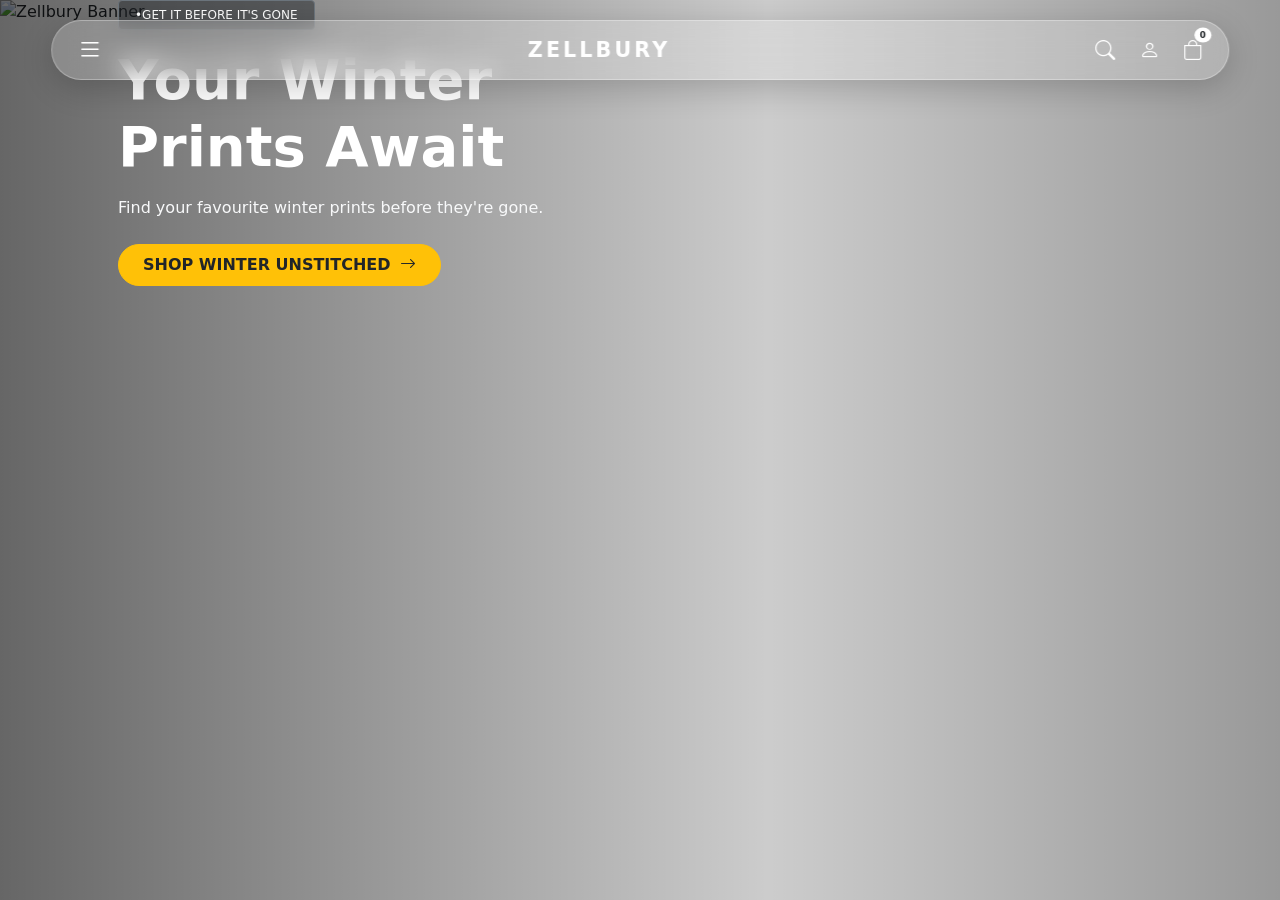
==== assignment-2/index.html @ 47589f62 "update assignment-2" ====
<!DOCTYPE html>
<html lang="en">
<head>
    <meta charset="UTF-8">
    <meta name="viewport" content="width=device-width, initial-scale=1.0">
    <title>ZELLBURY - Real Fashion, Real Prices - Best Online Fashion Store</title>
    <link href="https://cdn.jsdelivr.net/npm/bootstrap@5.3.2/dist/css/bootstrap.min.css" rel="stylesheet">
    <link rel="stylesheet" href="https://cdn.jsdelivr.net/npm/bootstrap-icons@1.11.1/font/bootstrap-icons.css">
    <link rel="stylesheet" href="style.css">
</head>
<body>
    <class="hero-container">
        <header class="zellbury-header d-flex align-items-center justify-content-between">
            <div class="d-flex align-item-center">
                <button class="btn p-0 border-0 text-white" type="button" data-bs-toggle="offcanvas" data-bs-target="#mobileMenu">
                    <i class="bi bi-list toggler-icon-custom"></i>
                </button>
            </div>
            <a href="#" class="zellbury-logo">
                ZELLBURY
            </a>
            <div class="d-flex align-items-center gap-3 gap-md-4 text-white">
                <a href="#" class="text-white text-decoration-none fs-5"><i class="bi bi-search"></i></a>
                <a href="#" class="text-white text-decoration-none fs-5"><i class="bi bi-person"></i></a>
                <a href="#" class="text-white text-decoration-none fs-5 position-relative">
                <i class="bi bi-bag"></i>
                <span class="position-absolute top-0 start-100 translate-middle badge rounded-circle bg-white text-dark" style="font-size: 0.55rem;">0</span>
                </a>
            </div>
        </header>
        <img src="//zellbury.com/cdn/shop/files/shawls_shawls_10122026_desktop.jpg?v=1791801319&amp;width=1920" 
             alt="Zellbury Banner"
             class="hero-image">
        <div class="hero-overlay"></div>
        <div class="container hero-content px-4 px-md-5">
            <div class="row">
                <div class="col-12 col-md-8 col-lg-6">
                    <span class="badge bg-dark bg-opacity-50 border border-secondary text-white py-2 px-3 rounded-1 mb-3 text-uppercase fw-normal small">
                        •Get It Before It's Gone
                    </span>
                    <h1 class="display-4 fw-bold text-white mb-3">Your Winter Prints Await</h1>
                    <p class="lead fs-6 text-light mb-4">Find your favourite winter prints before they're gone.</p>
                    <a href="#" class="btn btn-warning text-dark fw-bold px-4 py-2 rounded-pill">
                        SHOP WINTER UNSTITCHED <i class="bi bi-arrow-right ms-1"></i>
                    </a>
                </div>
            </div>
        </div>
    </div>
    <div class="offcanvas offcanvas-start bg-black text-white" tabindex="-1" id="mobileMenu">
        <div class="offcanvas-header border-bottom border-secondary">
            <h5 class="offcanvas-title zellbury-logo fs-5">ZELLBURY</h5>
            <button type="button" class="btn-close btn-close-white" data-bs-dismiss="offcanvas" aria-label="Close"></button>
        </div>
        <div class="offcanvas-body">
            <ul class="nav flex-column gap-3 fs-5">
                <li class="nav-item"><a class="nav-link text-white" href="#">NEW ARRIVALS</a></li>
                <li class="nav-item"><a class="nav-link text-white" href="#">UNSTITCHED</a></li>
                <li class="nav-item"><a class="nav-link text-white" href="#">READY TO WEAR</a></li>
                <li class="nav-item"><a class="nav-link text-white" href="#">WESTERN</a></li>
                <li class="nav-item"><a class="nav-link text-white" href="#">MEN</a></li>
            </ul>
        </div>
    </div>
    <script src="https://cdn.jsdelivr.net/npm/bootstrap@5.3.2/dist/js/bootstrap.bundle.min.js"></script>
</body>
</html>
---- assignment-2/style.css ----
*{
    margin: 0;
    padding: 0;
    box-sizing: border-box;
}

html, body{
    height: 100%;
    overflow-x: hidden;
}
.hero-container{
  position: relative;
  width: 100%;
  min-height: 80vh;
  display: flex;
  align-items: center;
  overflow: hidden;
  padding-top: 100px;
}
.hero-image{
  position: absolute;
  top: 0;
  left: 0;
  width: 100%;
  height: 100%;
  object-fit: cover;
  z-index: 1;
}
.hero-overlay {
  position: absolute;
  top: 0;
  left: 0;
  width: 100%;
  height: 100%;
  background: linear-gradient(to right, rgba(0, 0, 0, 0.6) 0%, rgba(0, 0, 0, 0.2) 60%, rgba(0, 0, 0, 0.4) 100%);
  z-index: 2;
}
.zellbury-header{
  position: absolute;
  top: 20px;
  left: 50%;
  transform: translateX(-50%);
  width: 92%;
  max-width: 1300px;
  z-index: 1000;

  background: rgba(255,255,255,0.2);
  backdrop-filter: blur(14px);
  -webkit-backdrop-filter: blur(14px);
  border: 1px solid rgba(255,255,255,0.3);
  border-radius: 50px;
  padding: 10px 25px;
  box-shadow: 0 8px 32px 0 rgba(0,0,0,0.2);
}
.zellbury-logo{
  font-size: 1.3rem;
  font-weight: 700;
  letter-spacing: 3px;
  color: #ffffff;
  text-decoration: none;
  text-transform: uppercase;
}
.toggler-icon-custom {
  font-size: 1.6rem;
  color: #ffffff ;
  cursor: pointer;
  display: block;
}
.hero-content {
  position: relative;
  color: #ffffff;
  z-index: 3;
}
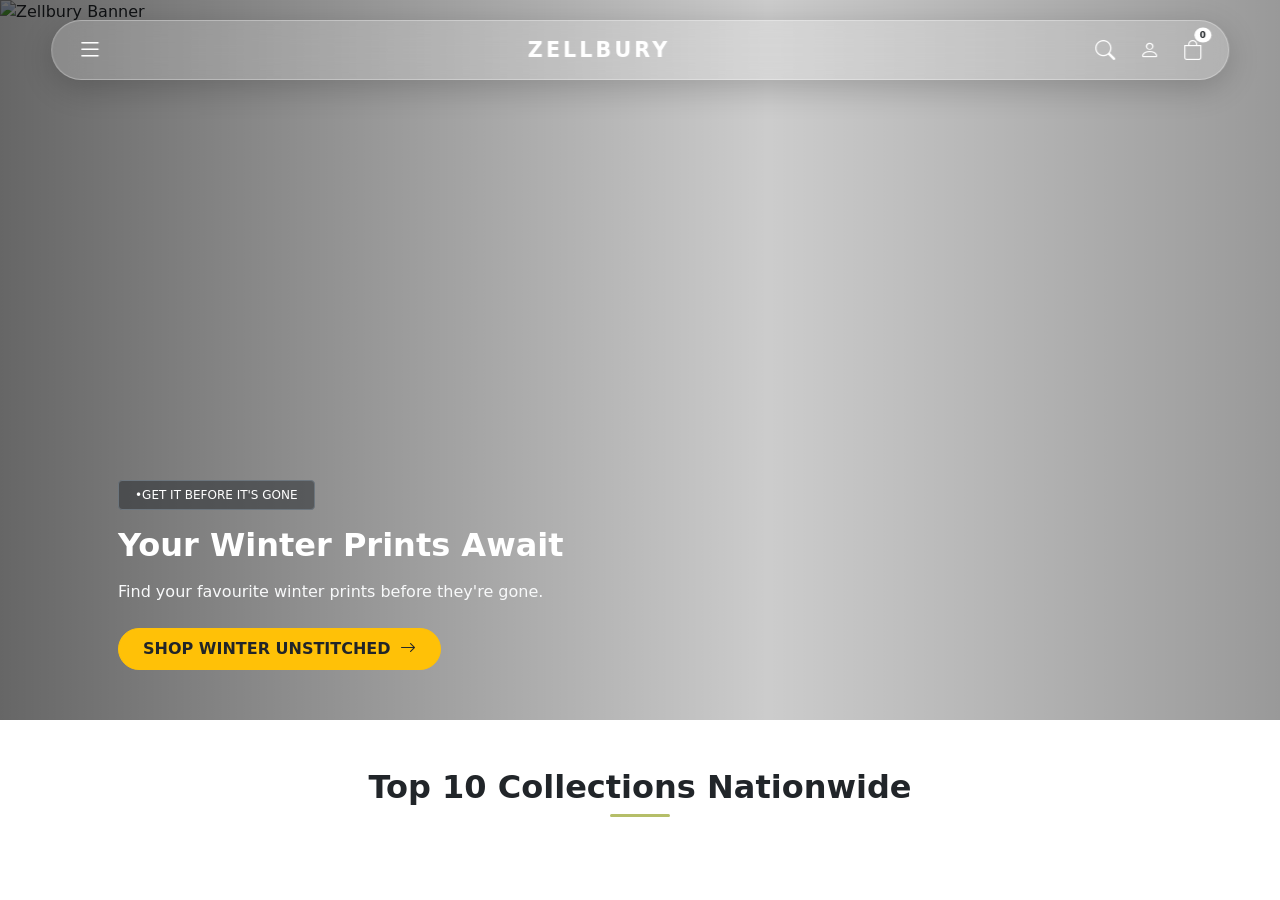
==== commit 56424703: "update assignment-2" ====
--- a/assignment-2/index.html
+++ b/assignment-2/index.html
@@ -9,9 +9,9 @@
     <link rel="stylesheet" href="style.css">
 </head>
 <body>
-    <class="hero-container">
+    <div class="hero-container">
         <header class="zellbury-header d-flex align-items-center justify-content-between">
-            <div class="d-flex align-item-center">
+            <div class="d-flex align-items-center">
                 <button class="btn p-0 border-0 text-white" type="button" data-bs-toggle="offcanvas" data-bs-target="#mobileMenu">
                     <i class="bi bi-list toggler-icon-custom"></i>
                 </button>
@@ -38,7 +38,7 @@
                     <span class="badge bg-dark bg-opacity-50 border border-secondary text-white py-2 px-3 rounded-1 mb-3 text-uppercase fw-normal small">
                         •Get It Before It's Gone
                     </span>
-                    <h1 class="display-4 fw-bold text-white mb-3">Your Winter Prints Await</h1>
+                    <h1 class="fs-2 fs-md-1 fw-bold text-white mb-3">Your Winter Prints Await</h1>
                     <p class="lead fs-6 text-light mb-4">Find your favourite winter prints before they're gone.</p>
                     <a href="#" class="btn btn-warning text-dark fw-bold px-4 py-2 rounded-pill">
                         SHOP WINTER UNSTITCHED <i class="bi bi-arrow-right ms-1"></i>
@@ -62,6 +62,14 @@
             </ul>
         </div>
     </div>
+    <section class="top-collections-section py-5 bg-white text-center">
+        <div class="container d-flex flex-column align-items-center">
+            <h2 class="section-heading text-dark fw-bold mb-2">
+            Top 10 Collections Nationwide
+            </h2>
+            <div class="mx-auto border-bottom border-3 rounded" style="width: 60px; border-color: #b5be68 !important;"></div>
+        </div>
+    </section>
     <script src="https://cdn.jsdelivr.net/npm/bootstrap@5.3.2/dist/js/bootstrap.bundle.min.js"></script>
 </body>
 </html>
--- a/assignment-2/style.css
+++ b/assignment-2/style.css
@@ -13,9 +13,11 @@
   width: 100%;
   min-height: 80vh;
   display: flex;
-  align-items: center;
+  flex-direction: column;
+  justify-content: flex-end;
+  padding-bottom: 50px;
+  padding-top: 130px;
   overflow: hidden;
-  padding-top: 100px;
 }
 .hero-image{
   position: absolute;
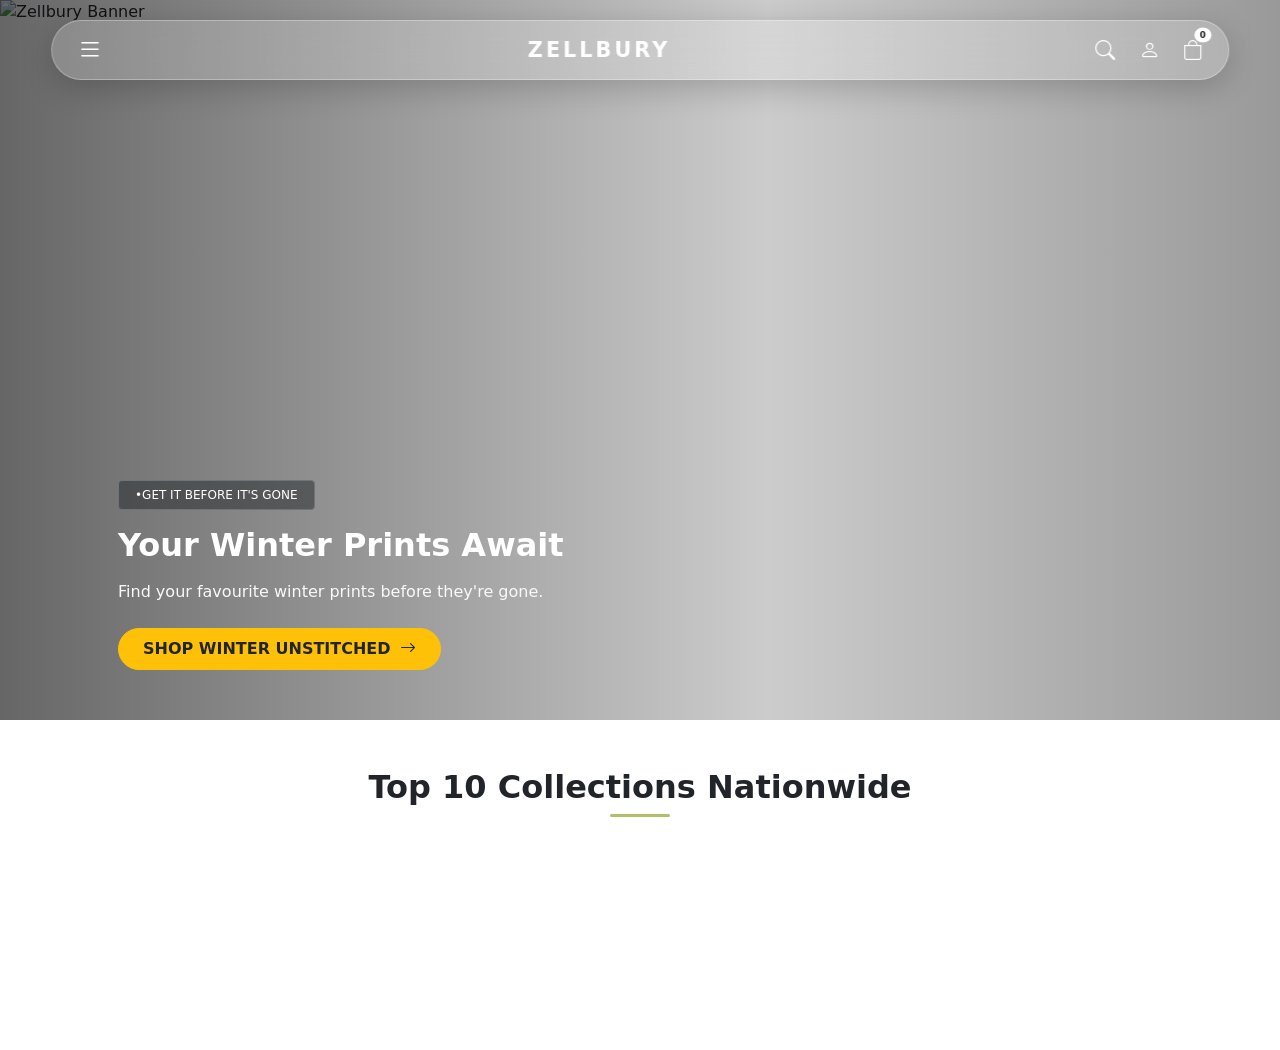
==== commit 7afe9163: "update assignment-2" ====
--- a/assignment-2/index.html
+++ b/assignment-2/index.html
@@ -70,6 +70,15 @@
             <div class="mx-auto border-bottom border-3 rounded" style="width: 60px; border-color: #b5be68 !important;"></div>
         </div>
     </section>
+    <section class="pb-5 bg-white">
+        
+    </section>
+    <section class="pt-5 pb-3 bg-white text-center">
+        <div class="container">
+            <h2 class="fw-bold text-dark display-6 mb-1">Women</h2>
+            <p class="text-muted small mb-0">The Season Won't Wait. Neither Should You.</p>
+        </div>
+    </section>
     <script src="https://cdn.jsdelivr.net/npm/bootstrap@5.3.2/dist/js/bootstrap.bundle.min.js"></script>
 </body>
 </html>
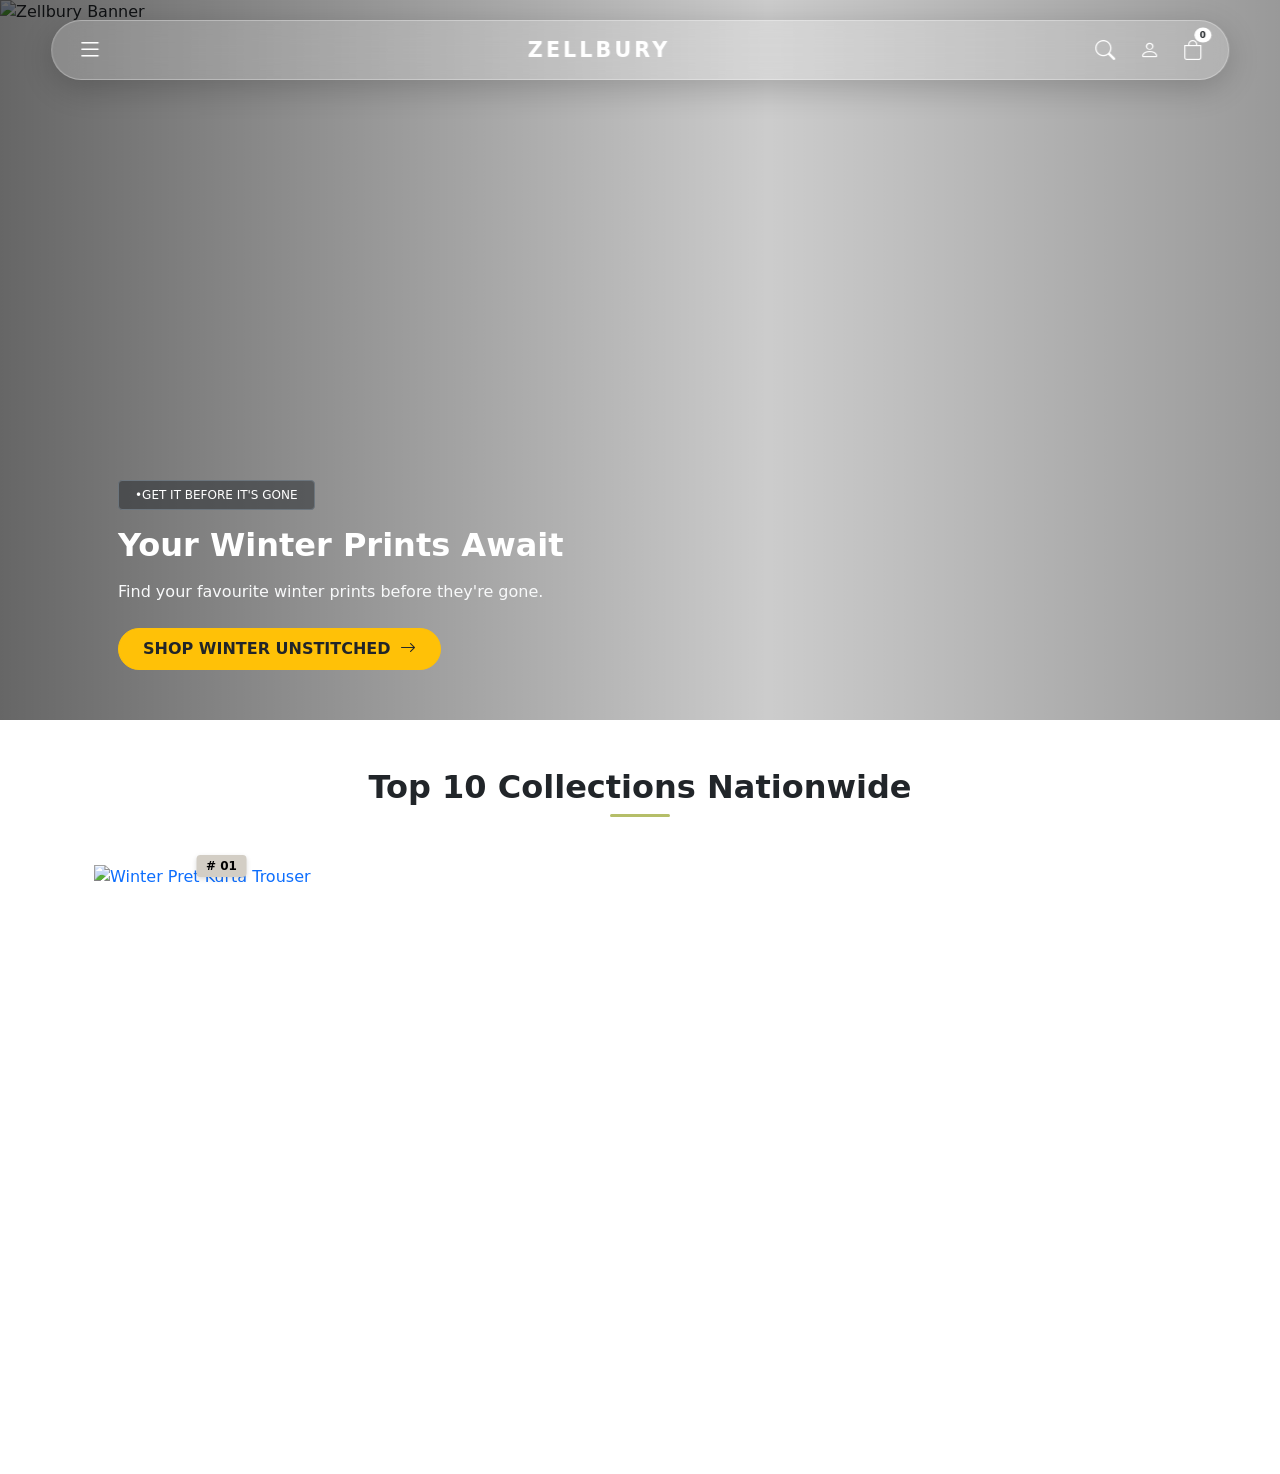
==== commit 1eebec66: "update assignment-2" ====
--- a/assignment-2/index.html
+++ b/assignment-2/index.html
@@ -71,7 +71,22 @@
         </div>
     </section>
     <section class="pb-5 bg-white">
-        
+        <div class="container px-3 px-md-4">
+            <div class="row g-3 g-md-4">
+                <div class="col-6 col-md-3">
+                    <a href="#" class="collection-card text-decoration-none d-block">
+                        <div class="card-image-wrapper">
+                            <span class="number-badge"># 01</span>
+                            <img src="//zellbury.com/cdn/shop/files/WPWQ121135_-_6.png?v=1792590385&amp;width=800" alt="Winter Pret Kurta Trouser" class="card-img">
+                            <span class="status-badge badge-red">JUST DROPPED</span>
+                            <div class="card-bottom-bar">
+                                <span class="card-title-text">KURTA TROUSER</span>
+                            </div>
+                        </div>
+                    </a>
+                </div>
+            </div>
+        </div>
     </section>
     <section class="pt-5 pb-3 bg-white text-center">
         <div class="container">
--- a/assignment-2/style.css
+++ b/assignment-2/style.css
@@ -72,4 +72,70 @@
   position: relative;
   color: #ffffff;
   z-index: 3;
+}
+/* CARD STYLING */
+.collection-card{
+  position: relative;
+  transition: transform 0.3s ease,box-shadow 0.3 ease;
+}
+.collection-card:hover {
+  transform: translateY(-4px);
+}
+.card-img-wrapper{
+  position: relative;
+  border-radius: 12px;
+  overflow: hidden;
+  box-shadow: 0 4px 15px rgba(0,0,0,0.08);
+  background-color: #f8f9fa;
+}
+.card-img{
+  width: 100%;
+  height: 380px;
+  object-fit: cover;
+  display: block;
+}
+.number-badge{
+  position:absolute;
+  top: -10px;
+  left: 50%;
+  transform: translateX(-50%);
+  background-color: rgb(211 206 197 / 1.0);
+  color: #000000;
+  font-size: 0.75rem;
+  font-weight: 700;
+  padding: 2px 10px;
+  border-radius: 4px;
+  box-shadow: 0 2px 5px rgba(0,0,0,0.15);
+  z-index: 2;
+}
+.status-badge{
+  position: absolute;
+  bottom: 45px;
+  left: 10px;
+  font-size: 0.65rem;
+  font-weight: 700;
+  padding: 4px 8px;
+  border-radius: 3px;
+  text-transform: uppercase;
+  z-index: 2;
+  letter-spacing: 0.5px;
+}
+.badge-red {
+  background-color: #b91c1c;
+  color: #ffffff;
+}
+.card-bottom-bar{
+  background: rgb(232, 228, 222);
+  padding: 10px 5px;
+  text-align:center;
+}
+.card-bottom-bar.bg-cream{
+  background: #f4efe6
+}
+.card-title-text{
+  font-size: 0.8rem;
+  font-weight: 700;
+  color: #111111;
+  letter-spacing: 0.5px;
+  text-transform:uppercase;
 }
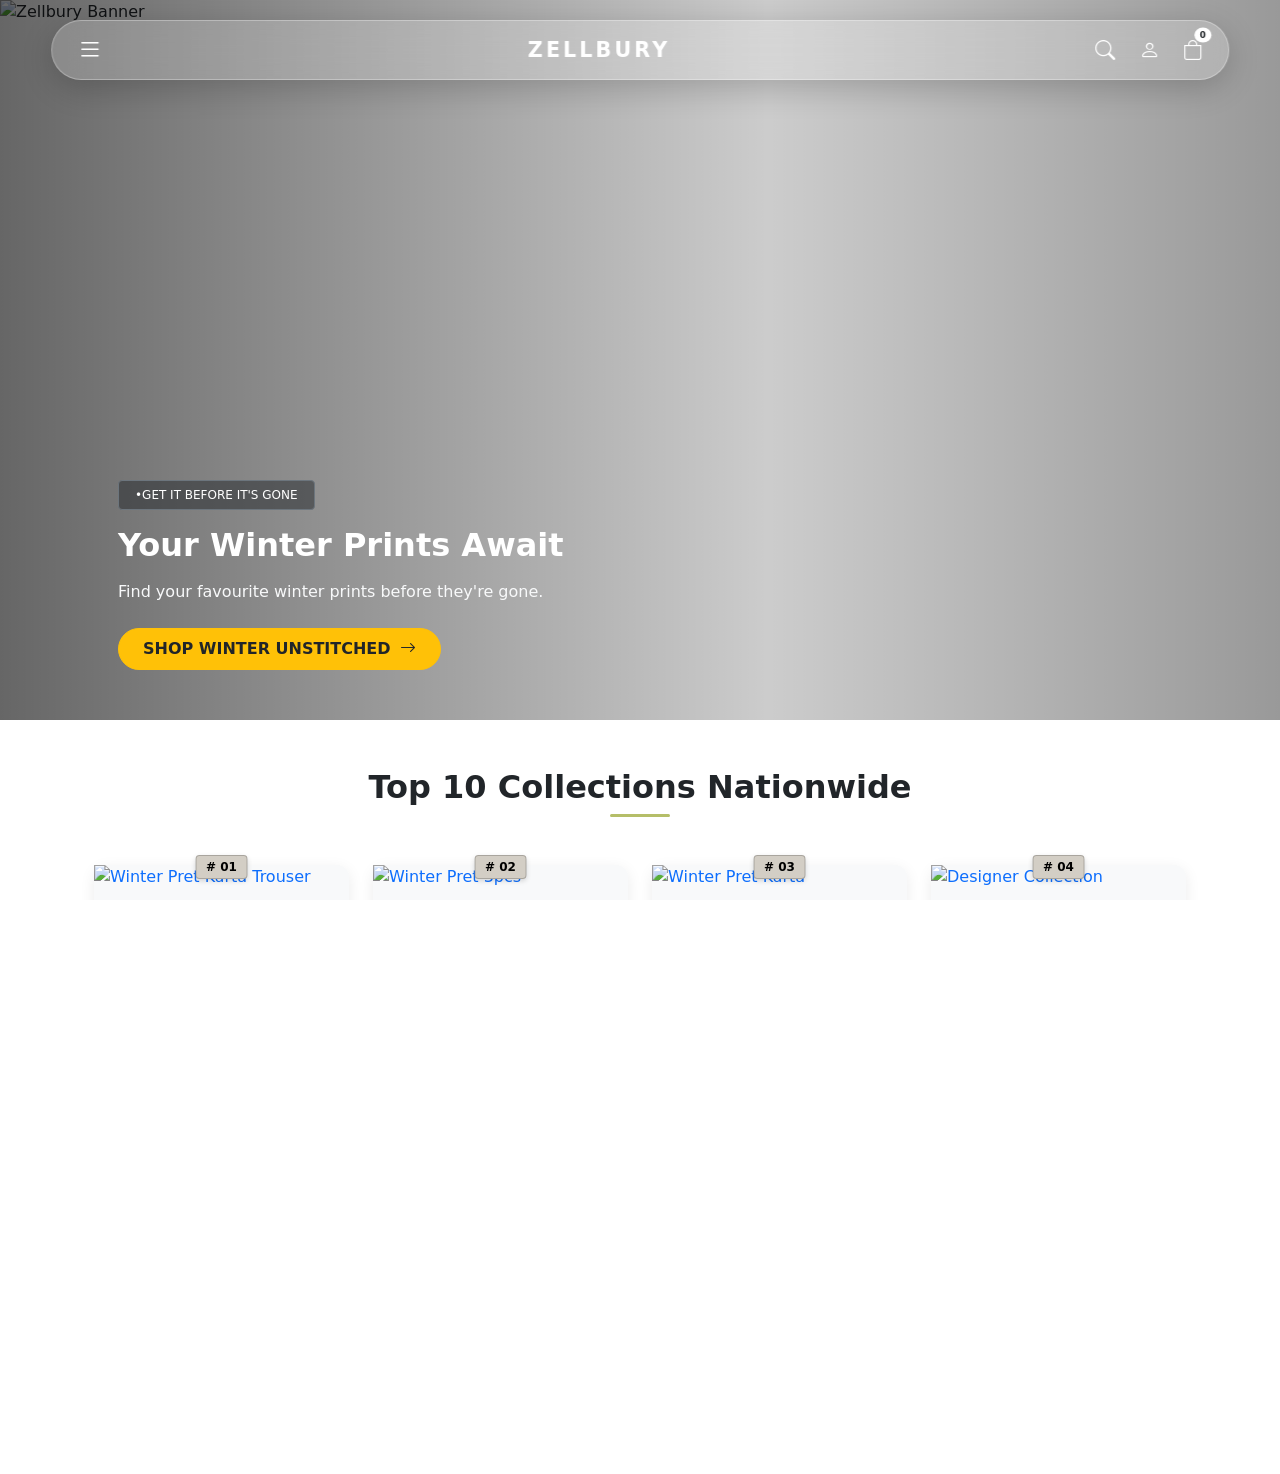
==== commit 730bb710: "update assignment-2" ====
--- a/assignment-2/index.html
+++ b/assignment-2/index.html
@@ -85,6 +85,39 @@
                         </div>
                     </a>
                 </div>
+                <div class="col-6 col-md-3">
+                    <a href="#" class="collection-card text-decoration-none d-block">
+                    <div class="card-image-wrapper">
+                        <span class="number-badge"># 02</span>
+                        <img src="//zellbury.com/cdn/shop/files/WPW2532704_4.jpg?v=1764154209&amp;width=800" alt="Winter Pret 3pcs" class="card-img">                        <span class="status-badge badge-red">LIMITED FINDS</span>
+                        <div class="card-bottom-bar bg-cream">
+                            <span class="card-title-text">3 PC</span>
+                        </div>
+                    </div>
+                    </a>
+                </div>
+                <div class="col-6 col-md-3">
+                    <a href="#" class="collection-card text-decoration-none d-block">
+                    <div class="card-image-wrapper">
+                        <span class="number-badge"># 03</span>
+                        <img src="//zellbury.com/cdn/shop/files/WPW2512815_5.jpg?v=1766152738&amp;width=800" alt="Winter Pret Kurta" class="card-img">                  
+                        <div class="card-bottom-bar bg-cream">
+                            <span class="card-title-text">KURTA</span>
+                        </div>
+                    </div>
+                    </a>
+                </div>
+                <div class="col-6 col-md-3">
+                    <a href="#" class="collection-card text-decoration-none d-block">
+                    <div class="card-image-wrapper">
+                        <span class="number-badge"># 04</span>
+                        <img src="//zellbury.com/cdn/shop/files/WULC26E34220_1.png?v=1788164553&amp;width=800" alt="Designer Collection" class="card-img">
+                        <div class="card-bottom-bar bg-cream">
+                            <span class="card-title-text">LUXURY</span>
+                        </div>
+                    </div>
+                    </a>
+                </div>
             </div>
         </div>
     </section>
--- a/assignment-2/style.css
+++ b/assignment-2/style.css
@@ -75,17 +75,12 @@
 }
 /* CARD STYLING */
 .collection-card{
-  position: relative;
-  transition: transform 0.3s ease,box-shadow 0.3 ease;
+  position: relative;  
 }
-.collection-card:hover {
-  transform: translateY(-4px);
-}
-.card-img-wrapper{
+.card-image-wrapper {
   position: relative;
   border-radius: 12px;
-  overflow: hidden;
-  box-shadow: 0 4px 15px rgba(0,0,0,0.08);
+  box-shadow: 0 4px 15px rgba(0, 0, 0, 0.08);
   background-color: #f8f9fa;
 }
 .card-img{
@@ -94,8 +89,14 @@
   object-fit: cover;
   display: block;
 }
+@media (max-width: 576px) {
+  .card-img {
+    height: 250px; /*for small screens */
+  }
+}
 .number-badge{
-  position:absolute;
+  height: 1.5rem;
+  position: absolute;
   top: -10px;
   left: 50%;
   transform: translateX(-50%);
@@ -105,6 +106,7 @@
   font-weight: 700;
   padding: 2px 10px;
   border-radius: 4px;
+  border: 1px solid rgba(0, 0, 0, 0.20);
   box-shadow: 0 2px 5px rgba(0,0,0,0.15);
   z-index: 2;
 }
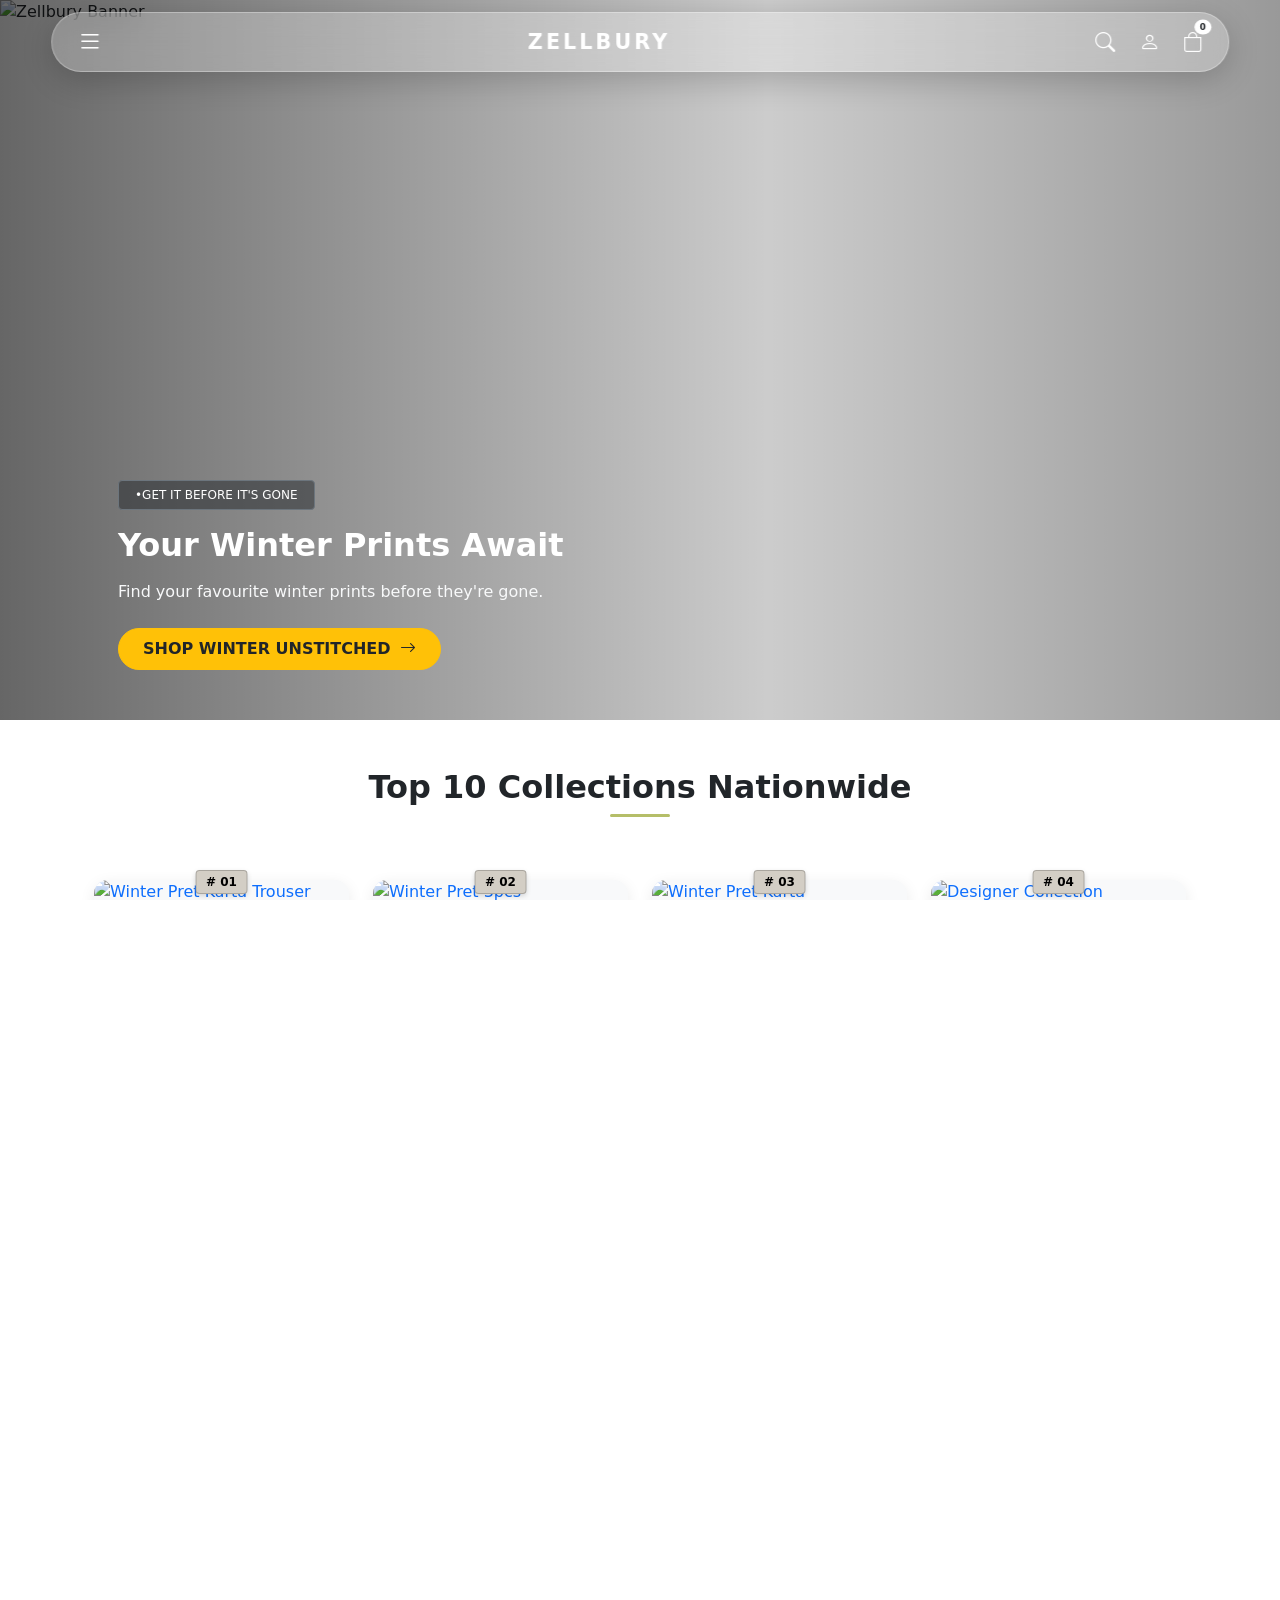
==== commit 3bea6ae1: "update assignment-2" ====
--- a/assignment-2/index.html
+++ b/assignment-2/index.html
@@ -17,7 +17,7 @@
                 </button>
             </div>
             <a href="#" class="zellbury-logo">
-                ZELLBURY
+            ZELLBURY
             </a>
             <div class="d-flex align-items-center gap-3 gap-md-4 text-white">
                 <a href="#" class="text-white text-decoration-none fs-5"><i class="bi bi-search"></i></a>
@@ -75,8 +75,8 @@
             <div class="row g-3 g-md-4">
                 <div class="col-6 col-md-3">
                     <a href="#" class="collection-card text-decoration-none d-block">
+                        <span class="number-badge"># 01</span>
                         <div class="card-image-wrapper">
-                            <span class="number-badge"># 01</span>
                             <img src="//zellbury.com/cdn/shop/files/WPWQ121135_-_6.png?v=1792590385&amp;width=800" alt="Winter Pret Kurta Trouser" class="card-img">
                             <span class="status-badge badge-red">JUST DROPPED</span>
                             <div class="card-bottom-bar">
@@ -87,9 +87,10 @@
                 </div>
                 <div class="col-6 col-md-3">
                     <a href="#" class="collection-card text-decoration-none d-block">
+                    <span class="number-badge"># 02</span>
                     <div class="card-image-wrapper">
-                        <span class="number-badge"># 02</span>
-                        <img src="//zellbury.com/cdn/shop/files/WPW2532704_4.jpg?v=1764154209&amp;width=800" alt="Winter Pret 3pcs" class="card-img">                        <span class="status-badge badge-red">LIMITED FINDS</span>
+                        <img src="//zellbury.com/cdn/shop/files/WPW2532704_4.jpg?v=1764154209&amp;width=800" alt="Winter Pret 3pcs" class="card-img">      
+                        <span class="status-badge badge-red">LIMITED FINDS</span>
                         <div class="card-bottom-bar bg-cream">
                             <span class="card-title-text">3 PC</span>
                         </div>
@@ -98,9 +99,10 @@
                 </div>
                 <div class="col-6 col-md-3">
                     <a href="#" class="collection-card text-decoration-none d-block">
+                    <span class="number-badge"># 03</span>
                     <div class="card-image-wrapper">
-                        <span class="number-badge"># 03</span>
-                        <img src="//zellbury.com/cdn/shop/files/WPW2512815_5.jpg?v=1766152738&amp;width=800" alt="Winter Pret Kurta" class="card-img">                  
+                        <img src="//zellbury.com/cdn/shop/files/WPW2512815_5.jpg?v=1766152738&amp;width=800" alt="Winter Pret Kurta" class="card-img"> 
+                        <span class="status-badge badge-red">GOING FAST</span>
                         <div class="card-bottom-bar bg-cream">
                             <span class="card-title-text">KURTA</span>
                         </div>
@@ -109,9 +111,10 @@
                 </div>
                 <div class="col-6 col-md-3">
                     <a href="#" class="collection-card text-decoration-none d-block">
+                    <span class="number-badge"># 04</span>
                     <div class="card-image-wrapper">
-                        <span class="number-badge"># 04</span>
                         <img src="//zellbury.com/cdn/shop/files/WULC26E34220_1.png?v=1788164553&amp;width=800" alt="Designer Collection" class="card-img">
+                        <span class="status-badge badge-red">SELLING FAST</span>
                         <div class="card-bottom-bar bg-cream">
                             <span class="card-title-text">LUXURY</span>
                         </div>
@@ -127,6 +130,17 @@
             <p class="text-muted small mb-0">The Season Won't Wait. Neither Should You.</p>
         </div>
     </section>
+    <footer class="zellbury-footer-section bg-black text-white py-5">
+        <div class="container text-center">
+            <ul class="list-inline mb-4 d-flex flex-wrap justify-content-center gap-3 gap-md-4">
+            <li class="list-inline-item m-0"><a href="#" class="footer-link">Exchange & Returns</a></li>
+            <li class="list-inline-item m-0"><a href="#" class="footer-link">FAQ's</a></li>
+            <li class="list-inline-item m-0"><a href="#" class="footer-link">Terms and condition</a></li>
+            <li class="list-inline-item m-0"><a href="#" class="footer-link">Privacy policy</a></li>
+            </ul>
+            <p class="footer-copyright mb-0">&copy; 2026 ZELLBURY</p>
+        </div>
+    </footer>
     <script src="https://cdn.jsdelivr.net/npm/bootstrap@5.3.2/dist/js/bootstrap.bundle.min.js"></script>
 </body>
 </html>
--- a/assignment-2/style.css
+++ b/assignment-2/style.css
@@ -39,14 +39,14 @@
 }
 .zellbury-header{
   position: absolute;
-  top: 20px;
+  top: 12px;
   left: 50%;
   transform: translateX(-50%);
   width: 92%;
   max-width: 1300px;
   z-index: 1000;
 
-  background: rgba(255,255,255,0.2);
+  background: rgba(255,255,255,0.25);
   backdrop-filter: blur(14px);
   -webkit-backdrop-filter: blur(14px);
   border: 1px solid rgba(255,255,255,0.3);
@@ -76,23 +76,13 @@
 /* CARD STYLING */
 .collection-card{
   position: relative;  
+  display: block;
+  margin-top: 15px;  
 }
-.card-image-wrapper {
-  position: relative;
-  border-radius: 12px;
-  box-shadow: 0 4px 15px rgba(0, 0, 0, 0.08);
-  background-color: #f8f9fa;
-}
-.card-img{
-  width: 100%;
-  height: 380px;
-  object-fit: cover;
-  display: block;
-}
-@media (max-width: 576px) {
-  .card-img {
-    height: 250px; /*for small screens */
-  }
+.collection-card:hover,
+.collection-card:active,
+.collection-card:focus {
+  transform: translateY(-6px) scale(1.01);
 }
 .number-badge{
   height: 1.5rem;
@@ -108,7 +98,26 @@
   border-radius: 4px;
   border: 1px solid rgba(0, 0, 0, 0.20);
   box-shadow: 0 2px 5px rgba(0,0,0,0.15);
-  z-index: 2;
+  z-index: 10;
+}
+.card-image-wrapper {
+  position: relative;
+  border-radius: 12px;
+  box-shadow: 0 4px 15px rgba(0, 0, 0, 0.08);
+  background-color: #f8f9fa;
+  border-radius: 14px;
+  overflow: hidden;
+}
+.card-img{
+  width: 100%;
+  height: 380px;
+  object-fit: cover;
+  display: block;
+}
+@media (max-width: 576px) {
+  .card-img {
+    height: 250px; /*for small screens */
+  }
 }
 .status-badge{
   position: absolute;
@@ -131,9 +140,6 @@
   padding: 10px 5px;
   text-align:center;
 }
-.card-bottom-bar.bg-cream{
-  background: #f4efe6
-}
 .card-title-text{
   font-size: 0.8rem;
   font-weight: 700;
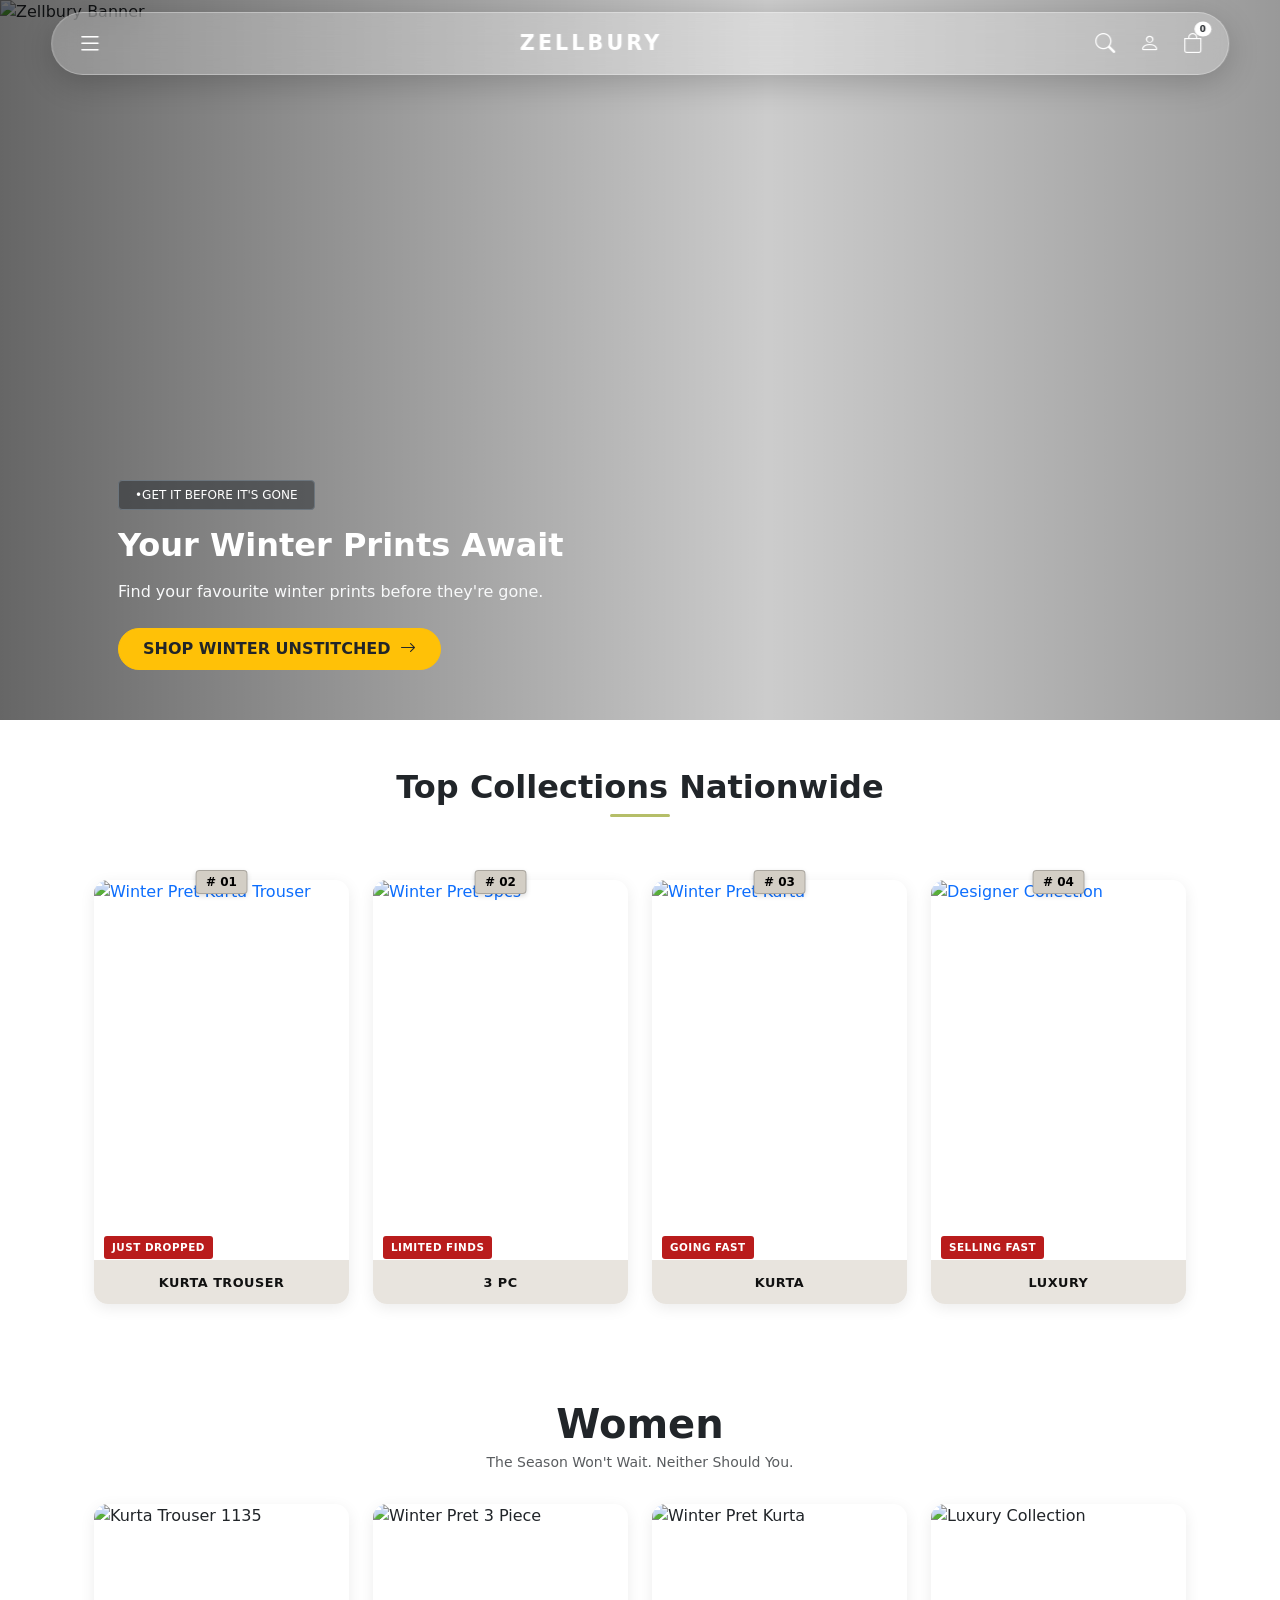
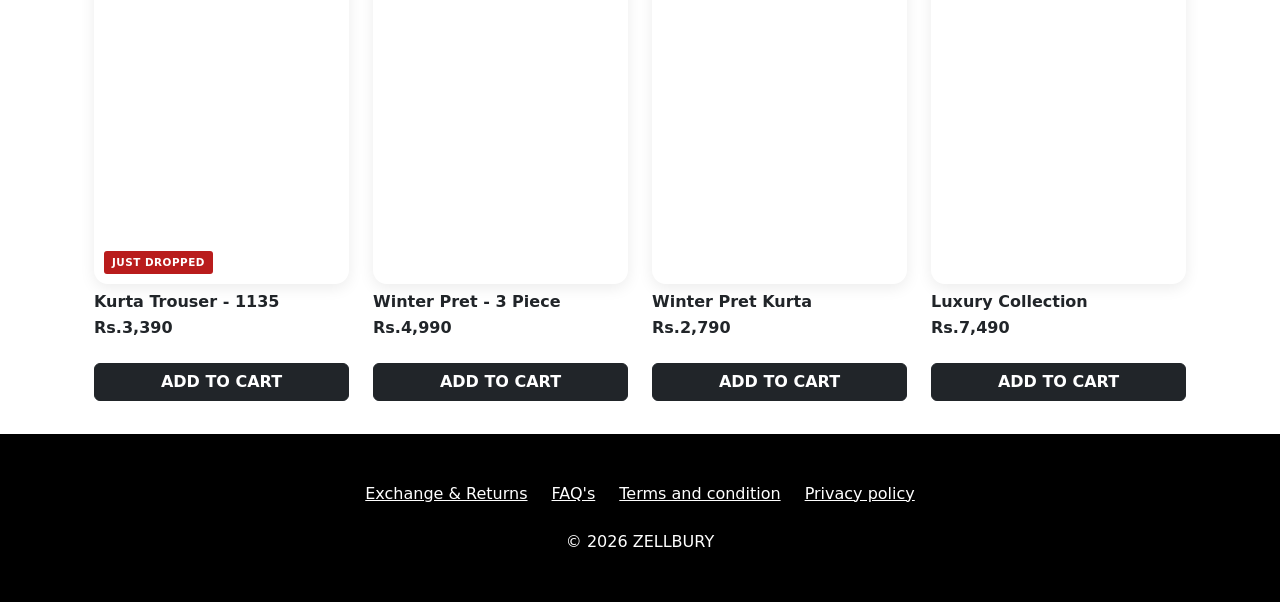
==== commit 08fce168: "update assignment-2" ====
--- a/assignment-2/index.html
+++ b/assignment-2/index.html
@@ -10,13 +10,14 @@
 </head>
 <body>
     <div class="hero-container">
-        <header class="zellbury-header d-flex align-items-center justify-content-between">
+    <!-- NAVBAR-->
+        <nav class="navbar zellbury-header d-flex align-items-center justify-content-between">
             <div class="d-flex align-items-center">
-                <button class="btn p-0 border-0 text-white" type="button" data-bs-toggle="offcanvas" data-bs-target="#mobileMenu">
+                <button class="btn p-0 border-0 text-white" type="button" data-bs-toggle="offcanvas" data-bs-target="#mobileMenu" aria-controls="mobileMenu" aria-label="Toggle navigation">
                     <i class="bi bi-list toggler-icon-custom"></i>
                 </button>
             </div>
-            <a href="#" class="zellbury-logo">
+            <a href="#" class="zellbury-logo navbar-brand">
             ZELLBURY
             </a>
             <div class="d-flex align-items-center gap-3 gap-md-4 text-white">
@@ -27,8 +28,9 @@
                 <span class="position-absolute top-0 start-100 translate-middle badge rounded-circle bg-white text-dark" style="font-size: 0.55rem;">0</span>
                 </a>
             </div>
-        </header>
-        <img src="//zellbury.com/cdn/shop/files/shawls_shawls_10122026_desktop.jpg?v=1791801319&amp;width=1920" 
+        </nav>
+        <!-- Content on jsut front landing page -->
+        <img src="https://zellbury.com/cdn/shop/files/shawls_shawls_10122026_desktop.jpg?v=1791801319&amp;width=1920"
              alt="Zellbury Banner"
              class="hero-image">
         <div class="hero-overlay"></div>
@@ -38,7 +40,7 @@
                     <span class="badge bg-dark bg-opacity-50 border border-secondary text-white py-2 px-3 rounded-1 mb-3 text-uppercase fw-normal small">
                         •Get It Before It's Gone
                     </span>
-                    <h1 class="fs-2 fs-md-1 fw-bold text-white mb-3">Your Winter Prints Await</h1>
+                    <h1 class="fs-2 fw-bold text-white mb-3">Your Winter Prints Await</h1>
                     <p class="lead fs-6 text-light mb-4">Find your favourite winter prints before they're gone.</p>
                     <a href="#" class="btn btn-warning text-dark fw-bold px-4 py-2 rounded-pill">
                         SHOP WINTER UNSTITCHED <i class="bi bi-arrow-right ms-1"></i>
@@ -46,97 +48,163 @@
                 </div>
             </div>
         </div>
+        <!-- menu item display -->
+        <div class="offcanvas offcanvas-start bg-black text-white" tabindex="-1" id="mobileMenu">
+            <div class="offcanvas-header border-bottom border-secondary">
+                <h5 class="offcanvas-title zellbury-logo fs-5">ZELLBURY</h5>
+                <button type="button" class="btn-close btn-close-white" data-bs-dismiss="offcanvas" aria-label="Close"></button>
+            </div>
+            <div class="offcanvas-body">
+                <ul class="nav flex-column gap-3 fs-5">
+                    <li class="nav-item"><a class="nav-link text-white" href="#">NEW ARRIVALS</a></li>
+                    <li class="nav-item"><a class="nav-link text-white" href="#">UNSTITCHED</a></li>
+                    <li class="nav-item"><a class="nav-link text-white" href="#">READY TO WEAR</a></li>
+                    <li class="nav-item"><a class="nav-link text-white" href="#">WESTERN</a></li>
+                    <li class="nav-item"><a class="nav-link text-white" href="#">MEN</a></li>
+                </ul>
+            </div>
+        </div>
     </div>
-    <div class="offcanvas offcanvas-start bg-black text-white" tabindex="-1" id="mobileMenu">
-        <div class="offcanvas-header border-bottom border-secondary">
-            <h5 class="offcanvas-title zellbury-logo fs-5">ZELLBURY</h5>
-            <button type="button" class="btn-close btn-close-white" data-bs-dismiss="offcanvas" aria-label="Close"></button>
-        </div>
-        <div class="offcanvas-body">
-            <ul class="nav flex-column gap-3 fs-5">
-                <li class="nav-item"><a class="nav-link text-white" href="#">NEW ARRIVALS</a></li>
-                <li class="nav-item"><a class="nav-link text-white" href="#">UNSTITCHED</a></li>
-                <li class="nav-item"><a class="nav-link text-white" href="#">READY TO WEAR</a></li>
-                <li class="nav-item"><a class="nav-link text-white" href="#">WESTERN</a></li>
-                <li class="nav-item"><a class="nav-link text-white" href="#">MEN</a></li>
-            </ul>
-        </div>
-    </div>
+    <!-- under the image of landing page -->
     <section class="top-collections-section py-5 bg-white text-center">
         <div class="container d-flex flex-column align-items-center">
             <h2 class="section-heading text-dark fw-bold mb-2">
-            Top 10 Collections Nationwide
+            Top Collections Nationwide
             </h2>
             <div class="mx-auto border-bottom border-3 rounded" style="width: 60px; border-color: #b5be68 !important;"></div>
         </div>
     </section>
+    <!-- catogory of items in cards -->
     <section class="pb-5 bg-white">
         <div class="container px-3 px-md-4">
             <div class="row g-3 g-md-4">
                 <div class="col-6 col-md-3">
+                    <a href="product.html" class="collection-card text-decoration-none d-block">
+                        <span class="number-badge"># 01</span>
+                        <div class="card-image-wrapper">
+                            <img src="https://zellbury.com/cdn/shop/files/WPWQ121135_-_6.png?v=1792590385&amp;width=800" alt="Winter Pret Kurta Trouser" class="card-img">
+                            <span class="status-badge badge-red">JUST DROPPED</span>
+                            <div class="card-bottom-bar">
+                                <span class="card-title-text">KURTA TROUSER</span>
+                            </div>
+                        </div>
+                    </a>
+                </div>
+                <div class="col-6 col-md-3">
                     <a href="#" class="collection-card text-decoration-none d-block">
-                        <span class="number-badge"># 01</span>
-                        <div class="card-image-wrapper">
-                            <img src="//zellbury.com/cdn/shop/files/WPWQ121135_-_6.png?v=1792590385&amp;width=800" alt="Winter Pret Kurta Trouser" class="card-img">
-                            <span class="status-badge badge-red">JUST DROPPED</span>
-                            <div class="card-bottom-bar">
-                                <span class="card-title-text">KURTA TROUSER</span>
+                        <span class="number-badge"># 02</span>
+                        <div class="card-image-wrapper">
+                            <img src="https://zellbury.com/cdn/shop/files/WPW2532704_4.jpg?v=1764154209&amp;width=800" alt="Winter Pret 3pcs" class="card-img">
+                            <span class="status-badge badge-red">LIMITED FINDS</span>
+                            <div class="card-bottom-bar">
+                                <span class="card-title-text">3 PC</span>
                             </div>
                         </div>
                     </a>
                 </div>
                 <div class="col-6 col-md-3">
                     <a href="#" class="collection-card text-decoration-none d-block">
-                    <span class="number-badge"># 02</span>
-                    <div class="card-image-wrapper">
-                        <img src="//zellbury.com/cdn/shop/files/WPW2532704_4.jpg?v=1764154209&amp;width=800" alt="Winter Pret 3pcs" class="card-img">      
-                        <span class="status-badge badge-red">LIMITED FINDS</span>
-                        <div class="card-bottom-bar bg-cream">
-                            <span class="card-title-text">3 PC</span>
-                        </div>
-                    </div>
+                        <span class="number-badge"># 03</span>
+                        <div class="card-image-wrapper">
+                            <img src="https://zellbury.com/cdn/shop/files/WPW2512815_5.jpg?v=1766152738&amp;width=800" alt="Winter Pret Kurta" class="card-img">
+                            <span class="status-badge badge-red">GOING FAST</span>
+                            <div class="card-bottom-bar">
+                                <span class="card-title-text">KURTA</span>
+                            </div>
+                        </div>
                     </a>
                 </div>
                 <div class="col-6 col-md-3">
                     <a href="#" class="collection-card text-decoration-none d-block">
-                    <span class="number-badge"># 03</span>
-                    <div class="card-image-wrapper">
-                        <img src="//zellbury.com/cdn/shop/files/WPW2512815_5.jpg?v=1766152738&amp;width=800" alt="Winter Pret Kurta" class="card-img"> 
-                        <span class="status-badge badge-red">GOING FAST</span>
-                        <div class="card-bottom-bar bg-cream">
-                            <span class="card-title-text">KURTA</span>
-                        </div>
-                    </div>
-                    </a>
-                </div>
-                <div class="col-6 col-md-3">
-                    <a href="#" class="collection-card text-decoration-none d-block">
-                    <span class="number-badge"># 04</span>
-                    <div class="card-image-wrapper">
-                        <img src="//zellbury.com/cdn/shop/files/WULC26E34220_1.png?v=1788164553&amp;width=800" alt="Designer Collection" class="card-img">
-                        <span class="status-badge badge-red">SELLING FAST</span>
-                        <div class="card-bottom-bar bg-cream">
-                            <span class="card-title-text">LUXURY</span>
-                        </div>
-                    </div>
-                    </a>
-                </div>
-            </div>
-        </div>
-    </section>
+                        <span class="number-badge"># 04</span>
+                        <div class="card-image-wrapper">
+                            <img src="https://zellbury.com/cdn/shop/files/WULC26E34220_1.png?v=1788164553&amp;width=800" alt="Designer Collection" class="card-img">
+                            <span class="status-badge badge-red">SELLING FAST</span>
+                            <div class="card-bottom-bar">
+                                <span class="card-title-text">LUXURY</span>
+                            </div>
+                        </div>
+                    </a>
+                </div>
+            </div>
+        </div>
+    </section>
+
     <section class="pt-5 pb-3 bg-white text-center">
         <div class="container">
             <h2 class="fw-bold text-dark display-6 mb-1">Women</h2>
             <p class="text-muted small mb-0">The Season Won't Wait. Neither Should You.</p>
         </div>
     </section>
+
+    <!-- PRODUCT LISTING -->
+    <section class="pb-5 bg-white">
+        <div class="container px-3 px-md-4">
+            <div class="row g-3 g-md-4">
+                <!-- First product card -->
+                <div class="col-6 col-md-3">
+                    <div class="collection-card d-flex flex-column h-100">
+                        <div class="card-image-wrapper">
+                            <img src="https://zellbury.com/cdn/shop/files/WPWQ121135_-_6.png?v=1792590385&amp;width=800" alt="Kurta Trouser 1135" class="card-img">
+                            <span class="status-badge badge-red" style="bottom: 10px;">JUST DROPPED</span>
+                        </div>
+                        <div class="pt-2 d-flex flex-column flex-grow-1">
+                            <h3 class="h6 fw-bold text-dark mb-1">Kurta Trouser - 1135</h3>
+                            <p class="fw-bold text-dark mb-2">Rs.3,390</p>
+                            <button class="btn btn-dark w-100 mt-auto text-uppercase fw-bold">Add to Cart</button>
+                        </div>
+                    </div>
+                </div>
+                <!-- Second product card -->
+                <div class="col-6 col-md-3">
+                    <div class="collection-card d-flex flex-column h-100">
+                        <div class="card-image-wrapper">
+                            <img src="https://zellbury.com/cdn/shop/files/WPWQ131380_-_6.png?v=1792590385&amp;width=800" alt="Winter Pret 3 Piece" class="card-img">
+                        </div>
+                        <div class="pt-2 d-flex flex-column flex-grow-1">
+                            <h3 class="h6 fw-bold text-dark mb-1">Winter Pret - 3 Piece</h3>
+                            <p class="fw-bold text-dark mb-2">Rs.4,990</p>
+                            <button class="btn btn-dark w-100 mt-auto text-uppercase fw-bold">Add to Cart</button>
+                        </div>
+                    </div>
+                </div>
+                <!-- Third product card -->
+                <div class="col-6 col-md-3">
+                    <div class="collection-card d-flex flex-column h-100">
+                        <div class="card-image-wrapper">
+                            <img src="https://zellbury.com/cdn/shop/files/WPW2512818_5.jpg?v=1770189144&amp;width=800" alt="Winter Pret Kurta" class="card-img">
+                        </div>
+                        <div class="pt-2 d-flex flex-column flex-grow-1">
+                            <h3 class="h6 fw-bold text-dark mb-1">Winter Pret Kurta</h3>
+                            <p class="fw-bold text-dark mb-2">Rs.2,790</p>
+                            <button class="btn btn-dark w-100 mt-auto text-uppercase fw-bold">Add to Cart</button>
+                        </div>
+                    </div>
+                </div>
+                <!-- Forth product card -->
+                <div class="col-6 col-md-3">
+                    <div class="collection-card d-flex flex-column h-100">
+                        <div class="card-image-wrapper">
+                            <img src="https://zellbury.com/cdn/shop/files/WULC26E34227_4.jpg?v=1777551570&amp;width=800" alt="Luxury Collection" class="card-img">
+                        </div>
+                        <div class="pt-2 d-flex flex-column flex-grow-1">
+                            <h3 class="h6 fw-bold text-dark mb-1">Luxury Collection</h3>
+                            <p class="fw-bold text-dark mb-2">Rs.7,490</p>
+                            <button class="btn btn-dark w-100 mt-auto text-uppercase fw-bold">Add to Cart</button>
+                        </div>
+                    </div>
+                </div>
+            </div>
+        </div>
+    </section>
+
     <footer class="zellbury-footer-section bg-black text-white py-5">
         <div class="container text-center">
             <ul class="list-inline mb-4 d-flex flex-wrap justify-content-center gap-3 gap-md-4">
-            <li class="list-inline-item m-0"><a href="#" class="footer-link">Exchange & Returns</a></li>
-            <li class="list-inline-item m-0"><a href="#" class="footer-link">FAQ's</a></li>
-            <li class="list-inline-item m-0"><a href="#" class="footer-link">Terms and condition</a></li>
-            <li class="list-inline-item m-0"><a href="#" class="footer-link">Privacy policy</a></li>
+            <li class="list-inline-item m-0"><a href="#" class="footer-link text-white">Exchange &amp; Returns</a></li>
+            <li class="list-inline-item m-0"><a href="#" class="footer-link text-white">FAQ's</a></li>
+            <li class="list-inline-item m-0"><a href="#" class="footer-link text-white">Terms and condition</a></li>
+            <li class="list-inline-item m-0"><a href="#" class="footer-link text-white">Privacy policy</a></li>
             </ul>
             <p class="footer-copyright mb-0">&copy; 2026 ZELLBURY</p>
         </div>
--- a/assignment-2/style.css
+++ b/assignment-2/style.css
@@ -6,7 +6,9 @@
 
 html, body{
     height: 100%;
-    overflow-x: hidden;
+}
+body{
+  overflow-x: hidden;
 }
 .hero-container{
   position: relative;
@@ -54,6 +56,15 @@
   padding: 10px 25px;
   box-shadow: 0 8px 32px 0 rgba(0,0,0,0.2);
 }
+body.bg-white .zellbury-header{
+    position: relative;
+    top: 0;
+    left: auto;
+    transform: none;
+    margin: 10px auto;
+    background: #fff;
+    border: 1px solid #ddd;
+}
 .zellbury-logo{
   font-size: 1.3rem;
   font-weight: 700;
@@ -64,7 +75,6 @@
 }
 .toggler-icon-custom {
   font-size: 1.6rem;
-  color: #ffffff ;
   cursor: pointer;
   display: block;
 }
@@ -78,6 +88,7 @@
   position: relative;  
   display: block;
   margin-top: 15px;  
+  transition: transform 0.25s ease;
 }
 .collection-card:hover,
 .collection-card:active,
@@ -102,9 +113,7 @@
 }
 .card-image-wrapper {
   position: relative;
-  border-radius: 12px;
   box-shadow: 0 4px 15px rgba(0, 0, 0, 0.08);
-  background-color: #f8f9fa;
   border-radius: 14px;
   overflow: hidden;
 }
@@ -146,4 +155,45 @@
   color: #111111;
   letter-spacing: 0.5px;
   text-transform:uppercase;
-}+}
+
+.pdp-main-layout {
+  display: flex;
+  flex-direction: row;
+  gap: 24px;
+  align-items: flex-start;
+}
+
+.pdp-left-gallery {
+  flex: 0 0 60%;
+  max-width: 60%;
+}
+.pdp-right-details {
+  flex: 0 0 40%;
+  max-width: 40%;
+  position: sticky;
+  top: 90px;
+}
+.product-grid-gallery {
+  display: grid;
+  grid-template-columns: repeat(2, 1fr);
+  gap: 12px;
+}
+
+.gallery-img {
+  width: 100%;
+  height: auto;
+  border-radius: 8px;
+  object-fit: cover;
+  display: block;
+}
+@media (max-width: 991px) {
+  .pdp-main-layout {
+    flex-direction: column; /* Stacks vertically on tablet/mobile */
+  }
+  .pdp-left-gallery,
+  .pdp-right-details {
+    flex: 0 0 100%;
+    max-width: 100%;
+  }
+}
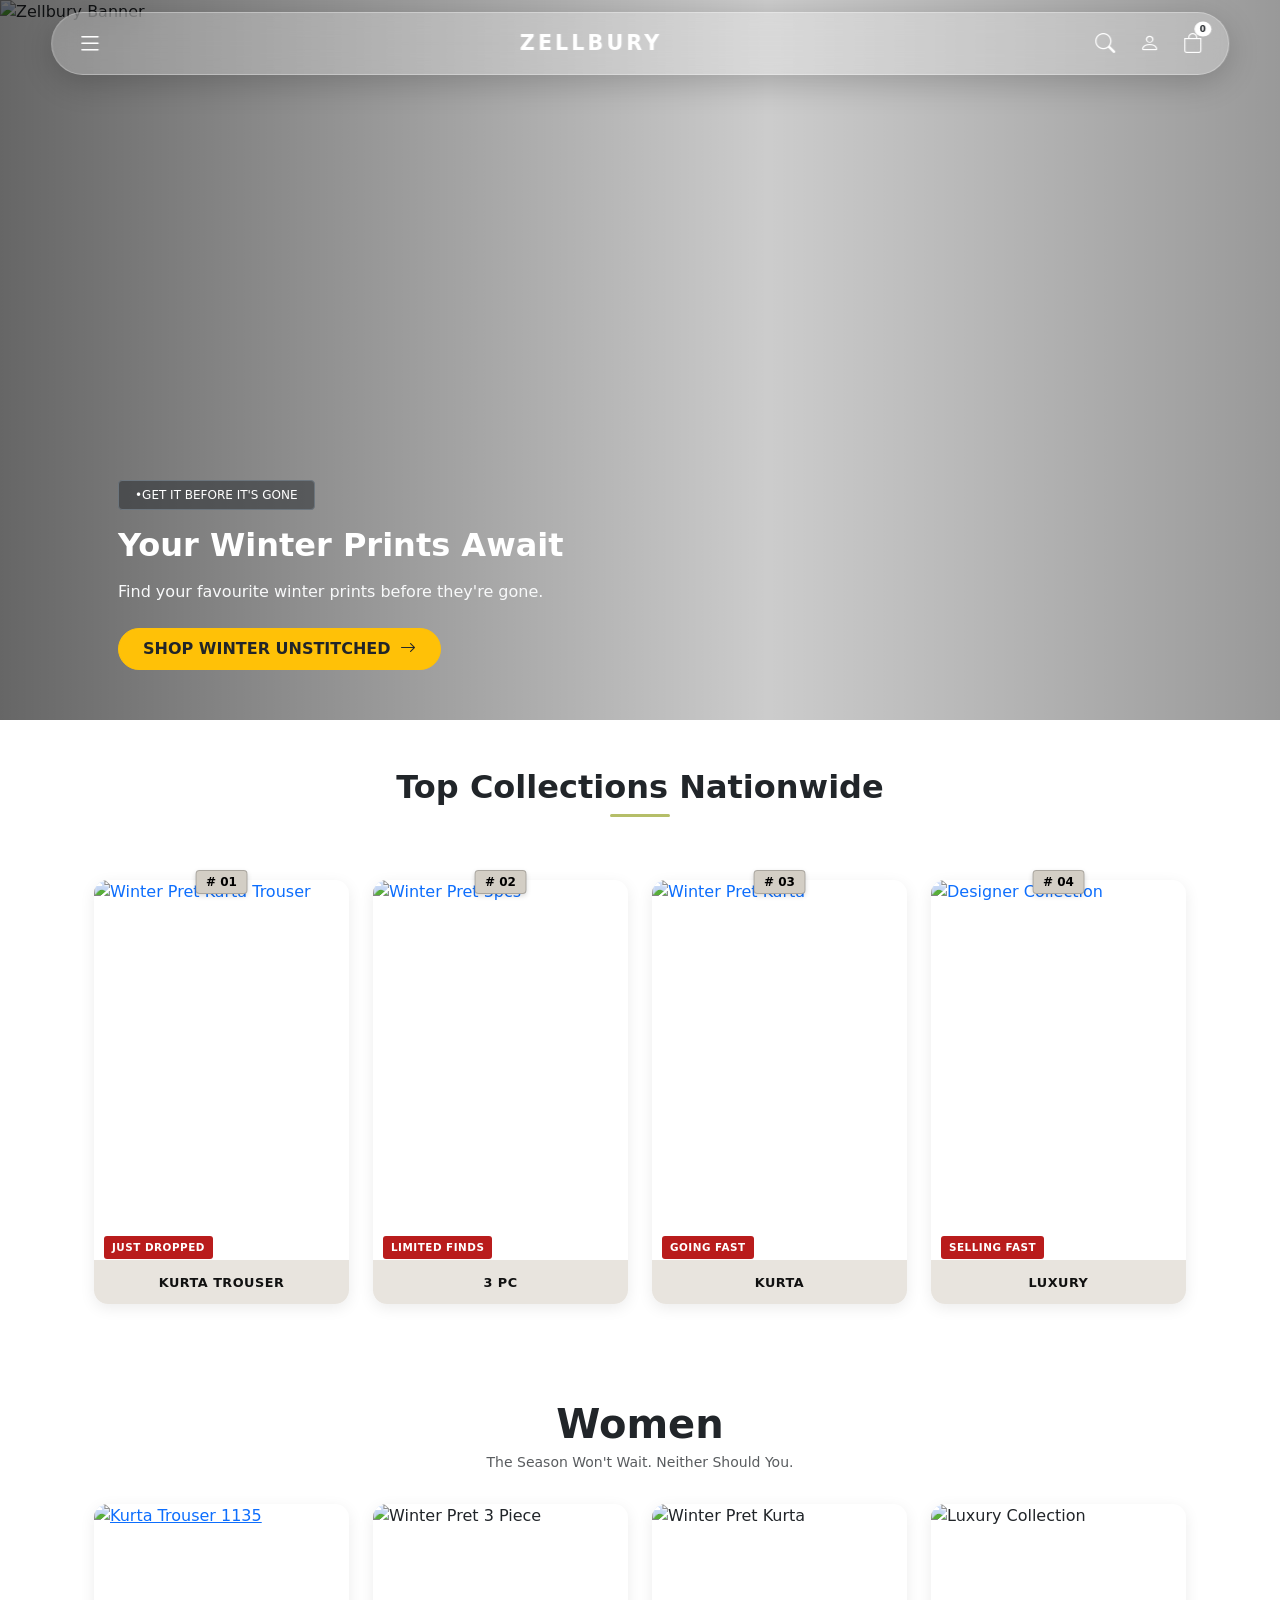
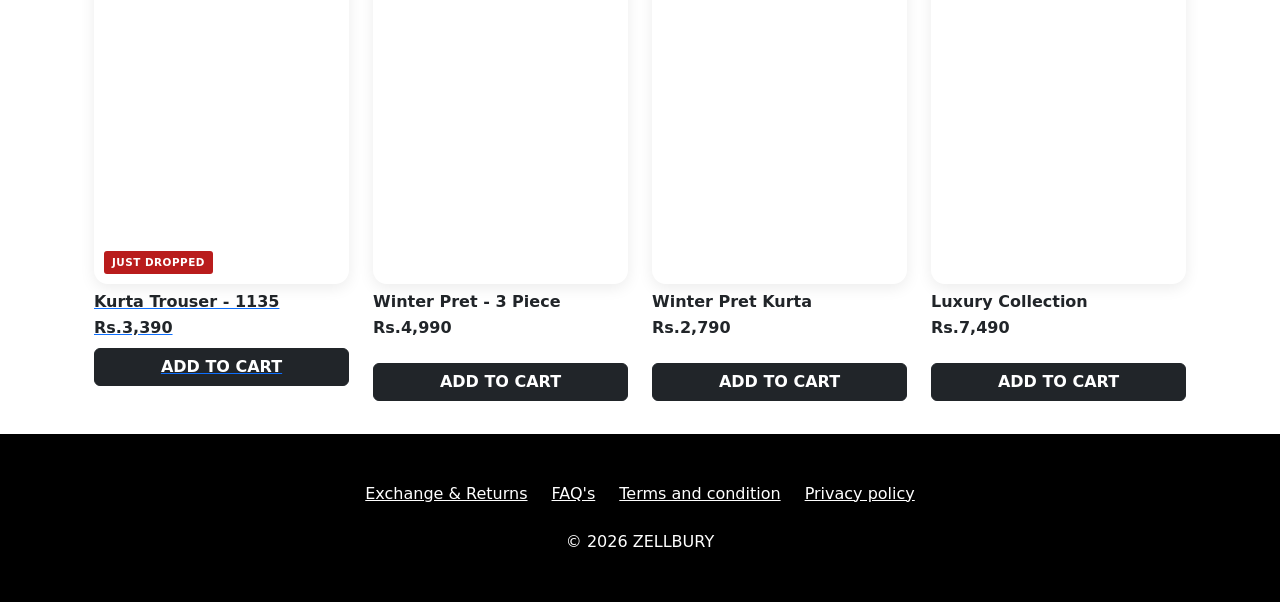
==== commit f20d78a4: "update assignment-2" ====
--- a/assignment-2/index.html
+++ b/assignment-2/index.html
@@ -41,6 +41,7 @@
                         •Get It Before It's Gone
                     </span>
                     <h1 class="fs-2 fw-bold text-white mb-3">Your Winter Prints Await</h1>
+                    <!-- lead make para slightly larger and lighter -->
                     <p class="lead fs-6 text-light mb-4">Find your favourite winter prints before they're gone.</p>
                     <a href="#" class="btn btn-warning text-dark fw-bold px-4 py-2 rounded-pill">
                         SHOP WINTER UNSTITCHED <i class="bi bi-arrow-right ms-1"></i>
@@ -144,7 +145,8 @@
                 <!-- First product card -->
                 <div class="col-6 col-md-3">
                     <div class="collection-card d-flex flex-column h-100">
-                        <div class="card-image-wrapper">
+                        <a href="product.html">
+                            <div class="card-image-wrapper">
                             <img src="https://zellbury.com/cdn/shop/files/WPWQ121135_-_6.png?v=1792590385&amp;width=800" alt="Kurta Trouser 1135" class="card-img">
                             <span class="status-badge badge-red" style="bottom: 10px;">JUST DROPPED</span>
                         </div>
@@ -153,6 +155,7 @@
                             <p class="fw-bold text-dark mb-2">Rs.3,390</p>
                             <button class="btn btn-dark w-100 mt-auto text-uppercase fw-bold">Add to Cart</button>
                         </div>
+                        </a>
                     </div>
                 </div>
                 <!-- Second product card -->
--- a/assignment-2/style.css
+++ b/assignment-2/style.css
@@ -50,7 +50,6 @@
 
   background: rgba(255,255,255,0.25);
   backdrop-filter: blur(14px);
-  -webkit-backdrop-filter: blur(14px);
   border: 1px solid rgba(255,255,255,0.3);
   border-radius: 50px;
   padding: 10px 25px;
